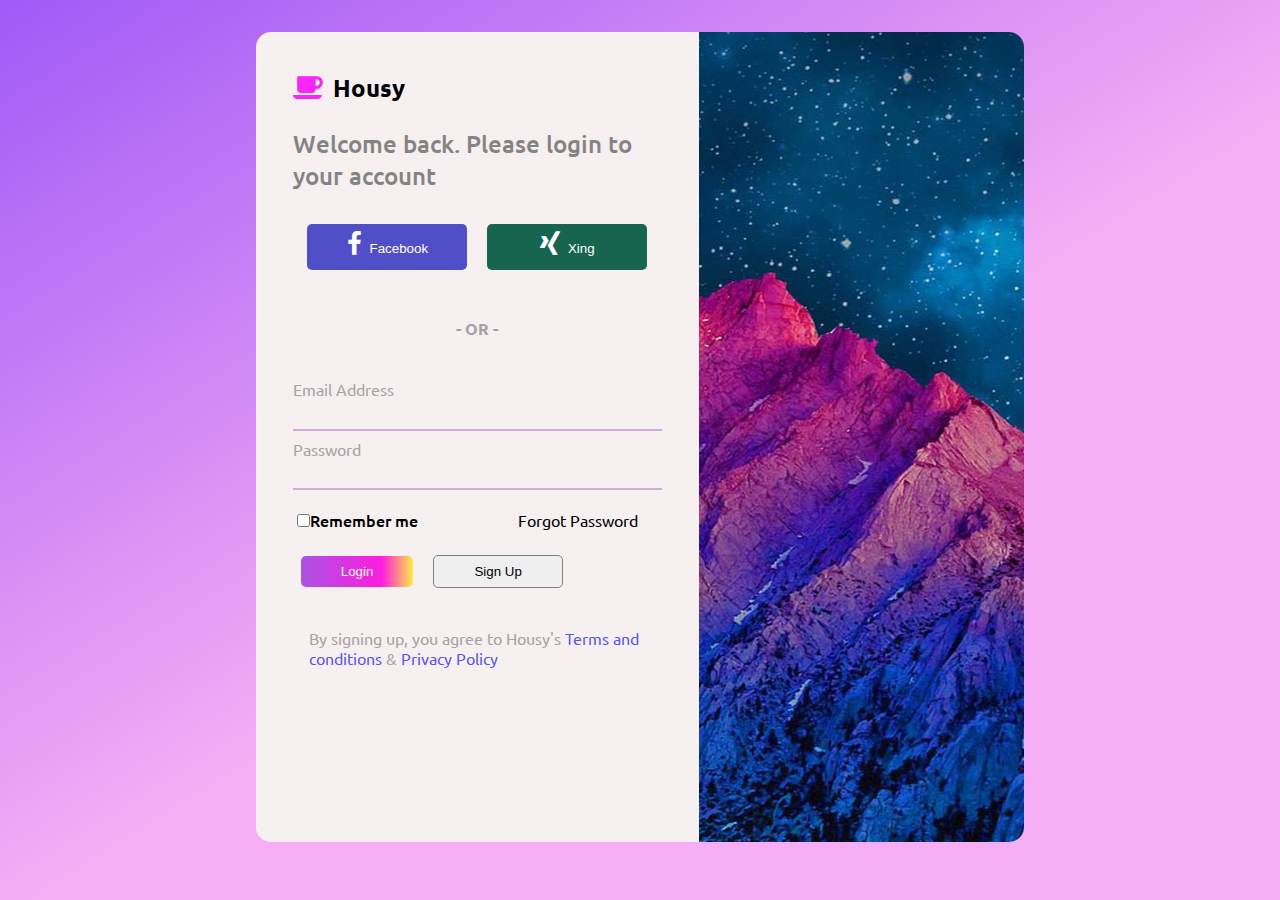
==== CSS/Ex4/index.html @ d4b77735 "Ex4 Aun no responsive" ====
<!DOCTYPE html>
<html lang="en">

<head>
    <meta charset="UTF-8">
    <meta name="viewport" content="width=device-width, initial-scale=1.0">
    <link rel="stylesheet" href="https://stackpath.bootstrapcdn.com/font-awesome/4.7.0/css/font-awesome.min.css">
    <link rel="stylesheet" href="style.css">
    <title>Document</title>
</head>

<body>
  <div class="body">
    <div class="container">
        <div class="main">
            <div class="login">

                <div class="login-title">
                    <span class="icon-coffee"><i class="fa fa-coffee"></i></span>
                    <span class="login-title-title">Housy</span>
                </div>

                <p class="login-text">Welcome back. Please login to your account</p>

            <div class="buttons-login">
                <button class="button facebook"><i class="fa fa-facebook-f"></i>Facebook</button>
                <button class="button xing"><i class="fa fa-xing"></i>Xing</button>
            </div>

            </div>

            <h4 class="or">- OR -</h2>

            <form action="#" class="form">

                <label for="email" class="email-label">Email Address</label>
                <input type="email" name="email" id="email" class="email-input">

                <label for="password" class="password-label">Password</label>
                <input type="password" name="password" id="password" class="password-input">

                <input type="checkbox" name="checkbox" id="checkbox" class="checkbox-remember">
                <label for="checkbox" class="checkbox-remember-label">Remember me</label>

                <a href="#" class="link-password">Forgot Password</a>

                <div class="buttons-form">
                <input type="submit" value="Login" class="button button-login">
                <button class="button button-signUp">Sign Up</button>
                </div>

            </form>

            <footer class="footer">By signing up, you agree to Housy's 
                <span class="footer-linked">Terms and conditions</span> &
                <span class="footer-linked">Privacy Policy</span></footer>
        </div>
        <div class="photo"></div>
    </div>
</div>
</body>

</html>
---- CSS/Ex4/style.css ----
@import url('https://fonts.googleapis.com/css2?family=Ubuntu:wght@300;400;500;700&display=swap');

* {
    box-sizing: border-box;
}

body {
    background: linear-gradient(328deg, rgba(244, 158, 242, 0.8435749299719888) 46%, rgba(136, 48, 244, 0.7987570028011204) 100%);
    font-family: 'Ubuntu', sans-serif;
    display: flex;
    align-items: center;
    justify-content: center;
    height: 100%;
    margin: 2rem 0;
    background-repeat: no-repeat;
    background-attachment: fixed;
}

.container {
    overflow: hidden;
    height: 90vh;
    width: 60vw;
    display: flex;
    border-radius: 15px;
}


.main {
    /* width: 50%; */
    flex: 1;
    background-color: rgb(247, 240, 241);
    padding: 2.3rem;
    display: flex;
    flex-direction: column;
    align-items: center;
}

.login-title-title {
    font-size: 1.5rem;
    font-weight: 700;
    padding: .3rem;
}

.icon-coffee {
    color: rgb(247, 39, 247);
    font-size: 1.8rem;
}

.login-text {
    font-size: 1.5rem;
    font-weight: 500;
    color: rgb(133, 132, 132);
}

.button {
    border: 0;
    border-radius: 5px;
    color: white;
    margin: .5rem;
}

.buttons-login {
    text-align: center;
}

.button.facebook {
    background-color: rgba(47, 47, 192, 0.836);
    width: 10rem;
    padding: .5rem 0 .8rem 0;

}

.button.xing {
    background-color: rgba(6, 90, 68, 0.932);
    width: 10rem;
    padding: .5rem 0 .8rem 0;
}

.buttons-login .fa {
    padding-right: .5rem;
    font-size: 1.6rem;
}

.or {
    color: rgb(167, 162, 162);
    margin: 2.5rem;
}

.email-label,
.password-label {
    color: rgb(167, 162, 162);

}

.email-input,
.password-input {
    display: block;
    border: none;
    background-color: inherit;
    border-bottom: 2px solid rgba(95, 6, 146, 0.281);
    padding: .2rem 6rem;
    margin: .5rem 0;
}

.checkbox-remember,
.link-password {
    margin-top: 1rem;
}

.checkbox-remember {
    text-decoration: none;
}

.checkbox-remember-label {
    font-weight: 500;
    margin-left: -.4rem;
}

.link-password {
    text-decoration: none;
    margin-left: 6rem;
    color: black;
}

.link-password:hover {
    color: blue;
}

.buttons-form {
    margin: 1rem auto;
    transition: all .5s;
}

.button-login,
.button-signUp {
    padding: .5rem 2.5rem;
}

.button-login:hover,
.button-signUp:hover {
    padding: 1rem 4rem;
}


.button-login {
    background: rgb(166, 77, 226);
    background: linear-gradient(90deg, rgba(166, 77, 226, 0.9612219887955182) 0%, rgba(253, 29, 222, 1) 72%, rgba(252, 235, 69, 1) 100%);
}

.button-signUp {
    border: 1px solid grey;
    color: black;
}

.footer {
    padding: 1rem;
    color: rgb(167, 162, 162);
}

.footer-linked {
    color: rgba(55, 55, 236, 0.849);
}

.photo {
    flex: 1;
    background-image: url("foto.jpg");
    background-position: center;
    padding: 2.3rem;
}
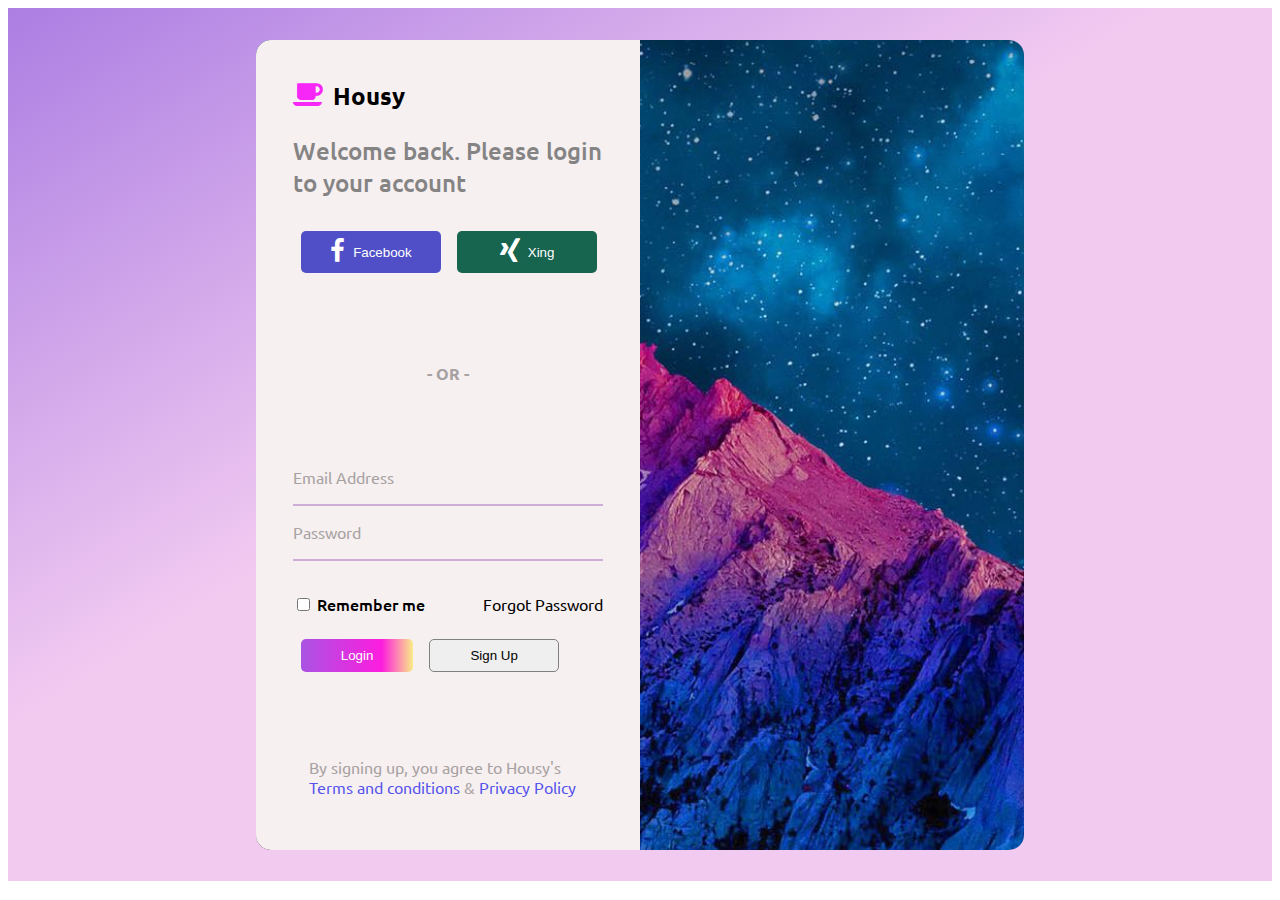
==== commit c8da1a3d: "Ex4 Responsive" ====
--- a/CSS/Ex4/index.html
+++ b/CSS/Ex4/index.html
@@ -10,54 +10,59 @@
 </head>
 
 <body>
-  <div class="body">
-    <div class="container">
-        <div class="main">
-            <div class="login">
+    <div class="body">
+        <div class="container">
+            <div class="main">
+                <div class="login">
 
-                <div class="login-title">
-                    <span class="icon-coffee"><i class="fa fa-coffee"></i></span>
-                    <span class="login-title-title">Housy</span>
+                    <div class="login-title">
+                        <span class="icon-coffee"><i class="fa fa-coffee"></i></span>
+                        <span class="login-title-title">Housy</span>
+                    </div>
+
+                    <p class="login-text">Welcome back. Please login to your account</p>
+
+                    <div class="buttons-login">
+                        <button class="button facebook"><i class="fa fa-facebook-f"></i>Facebook</button>
+                        <button class="button xing"><i class="fa fa-xing"></i>Xing</button>
+                    </div>
+
                 </div>
 
-                <p class="login-text">Welcome back. Please login to your account</p>
+                <h4 class="or">- OR -</h2>
 
-            <div class="buttons-login">
-                <button class="button facebook"><i class="fa fa-facebook-f"></i>Facebook</button>
-                <button class="button xing"><i class="fa fa-xing"></i>Xing</button>
+                    <form action="#" class="form">
+
+                        <div class="input-container">
+
+                            <label for="email" class="email-label">Email Address</label>
+                            <input type="email" name="email" id="email" class="email-input">
+
+                            <label for="password" class="password-label">Password</label>
+                            <input type="password" name="password" id="password" class="password-input">
+                        </div>
+
+                        <div class="help-container">
+                            <div class="checkbox-container">
+                            <input type="checkbox" name="checkbox" id="checkbox" class="checkbox-remember">
+                            <label for="checkbox" class="checkbox-remember-label">Remember me</label>
+                         </div>
+                            <a href="#" class="link-password">Forgot Password</a>
+                        </div>
+                        <div class="buttons-form">
+                            <input type="submit" value="Login" class="button button-login">
+                            <button class="button button-signUp">Sign Up</button>
+                        </div>
+
+                    </form>
+
+                    <footer class="footer">By signing up, you agree to Housy's
+                        <span class="footer-linked">Terms and conditions</span> &
+                        <span class="footer-linked">Privacy Policy</span></footer>
             </div>
-
-            </div>
-
-            <h4 class="or">- OR -</h2>
-
-            <form action="#" class="form">
-
-                <label for="email" class="email-label">Email Address</label>
-                <input type="email" name="email" id="email" class="email-input">
-
-                <label for="password" class="password-label">Password</label>
-                <input type="password" name="password" id="password" class="password-input">
-
-                <input type="checkbox" name="checkbox" id="checkbox" class="checkbox-remember">
-                <label for="checkbox" class="checkbox-remember-label">Remember me</label>
-
-                <a href="#" class="link-password">Forgot Password</a>
-
-                <div class="buttons-form">
-                <input type="submit" value="Login" class="button button-login">
-                <button class="button button-signUp">Sign Up</button>
-                </div>
-
-            </form>
-
-            <footer class="footer">By signing up, you agree to Housy's 
-                <span class="footer-linked">Terms and conditions</span> &
-                <span class="footer-linked">Privacy Policy</span></footer>
+            <div class="photo"></div>
         </div>
-        <div class="photo"></div>
     </div>
-</div>
 </body>
 
 </html>--- a/CSS/Ex4/style.css
+++ b/CSS/Ex4/style.css
@@ -2,37 +2,50 @@
 
 * {
     box-sizing: border-box;
-}
-
-body {
-    background: linear-gradient(328deg, rgba(244, 158, 242, 0.8435749299719888) 46%, rgba(136, 48, 244, 0.7987570028011204) 100%);
+    /* font-size: 16px; */
+}
+
+.body {
+    height: 97vh;
+    /* width: 100vw; */
+
+    background: linear-gradient(328deg, 
+        rgba(236, 181, 235, 0.712)
+        57%,
+        rgba(134, 68, 214, 0.699) 100%);
+
     font-family: 'Ubuntu', sans-serif;
+
     display: flex;
     align-items: center;
     justify-content: center;
-    height: 100%;
-    margin: 2rem 0;
+    
     background-repeat: no-repeat;
     background-attachment: fixed;
+
+    
 }
 
 .container {
+    background-image: url("foto.jpg");
+    background-size: cover;
+    background-position: center;
     overflow: hidden;
     height: 90vh;
     width: 60vw;
     display: flex;
     border-radius: 15px;
+
 }
 
 
 .main {
-    /* width: 50%; */
-    flex: 1;
+    width: 50%;
     background-color: rgb(247, 240, 241);
     padding: 2.3rem;
     display: flex;
     flex-direction: column;
-    align-items: center;
+    justify-content: space-between;
 }
 
 .login-title-title {
@@ -61,21 +74,37 @@
 
 .buttons-login {
     text-align: center;
+    display: flex;
+    transition: all .6s ease-out;
 }
 
 .button.facebook {
     background-color: rgba(47, 47, 192, 0.836);
-    width: 10rem;
-    padding: .5rem 0 .8rem 0;
+    /* width: 10rem; */
+     padding: .5rem;
+    flex: 1 0 calc(50% - 15px);
+    display: flex;
+    align-items: center;
+
+    justify-content: center;
 
 }
 
 .button.xing {
     background-color: rgba(6, 90, 68, 0.932);
-    width: 10rem;
-    padding: .5rem 0 .8rem 0;
-}
-
+    /* width: 10rem; */
+    padding: .5rem;
+    flex: 1 0 calc(50% - 15px);
+    display: flex;
+    align-items: center;
+    justify-content: center;
+    
+}
+
+.button.facebook:hover,
+.button.xing:hover{
+    transform: scale(1.1);
+}
 .buttons-login .fa {
     padding-right: .5rem;
     font-size: 1.6rem;
@@ -83,13 +112,24 @@
 
 .or {
     color: rgb(167, 162, 162);
-    margin: 2.5rem;
-}
-
+    text-align: center;
+}
+
+
+.form{
+    display: flex;
+    flex-direction: column;
+    justify-content: space-between;
+}
 .email-label,
 .password-label {
     color: rgb(167, 162, 162);
 
+}
+
+.input-container{
+    display: flex;
+    flex-direction: column;
 }
 
 .email-input,
@@ -98,13 +138,16 @@
     border: none;
     background-color: inherit;
     border-bottom: 2px solid rgba(95, 6, 146, 0.281);
-    padding: .2rem 6rem;
-    margin: .5rem 0;
-}
-
-.checkbox-remember,
-.link-password {
-    margin-top: 1rem;
+    width: 100%;
+    margin-bottom: 1rem;
+    
+}
+
+.help-container{
+    display: flex;
+    align-items: center ;
+    justify-content: space-between;
+    margin: 1rem 0;
 }
 
 .checkbox-remember {
@@ -113,12 +156,10 @@
 
 .checkbox-remember-label {
     font-weight: 500;
-    margin-left: -.4rem;
 }
 
 .link-password {
     text-decoration: none;
-    margin-left: 6rem;
     color: black;
 }
 
@@ -127,8 +168,8 @@
 }
 
 .buttons-form {
-    margin: 1rem auto;
-    transition: all .5s;
+    display: flex;
+    transition: all .6s ease-out;
 }
 
 .button-login,
@@ -138,13 +179,13 @@
 
 .button-login:hover,
 .button-signUp:hover {
-    padding: 1rem 4rem;
+    transform: scale(1.1);
 }
 
 
 .button-login {
     background: rgb(166, 77, 226);
-    background: linear-gradient(90deg, rgba(166, 77, 226, 0.9612219887955182) 0%, rgba(253, 29, 222, 1) 72%, rgba(252, 235, 69, 1) 100%);
+    background: linear-gradient(90deg, rgba(166, 77, 226, 0.9612219887955182) 0%, rgba(253, 29, 222, 1) 72%, rgba(252, 234, 69, 0.61) 100%);
 }
 
 .button-signUp {
@@ -161,9 +202,46 @@
     color: rgba(55, 55, 236, 0.849);
 }
 
-.photo {
+
+
+/* NO SIRVE PORQUE USÉ UN SOLO CONTAINER Y ESTÁ LA IMG DE FONDO */
+/* .photo {
     flex: 1;
+    flex-shrink: inherit;
+    flex-basis: auto;
     background-image: url("foto.jpg");
+    background-size: cover;
     background-position: center;
     padding: 2.3rem;
-}+} */
+
+@media (min-width:1600px) {
+    *{
+        font-size: 18px;
+    }
+}
+
+@media screen and (orientation:portrait){
+    *{
+        font-size: 25px;
+    }
+}
+
+
+@media (max-width:1100px) {
+    .main{
+        width: 100%;
+    }
+    .container{
+        width: 90vw;
+        min-height: 60vh;
+    }
+}
+
+
+@media (max-width:600px) {
+    *{
+        font-size: 12px;
+    }
+}
+
